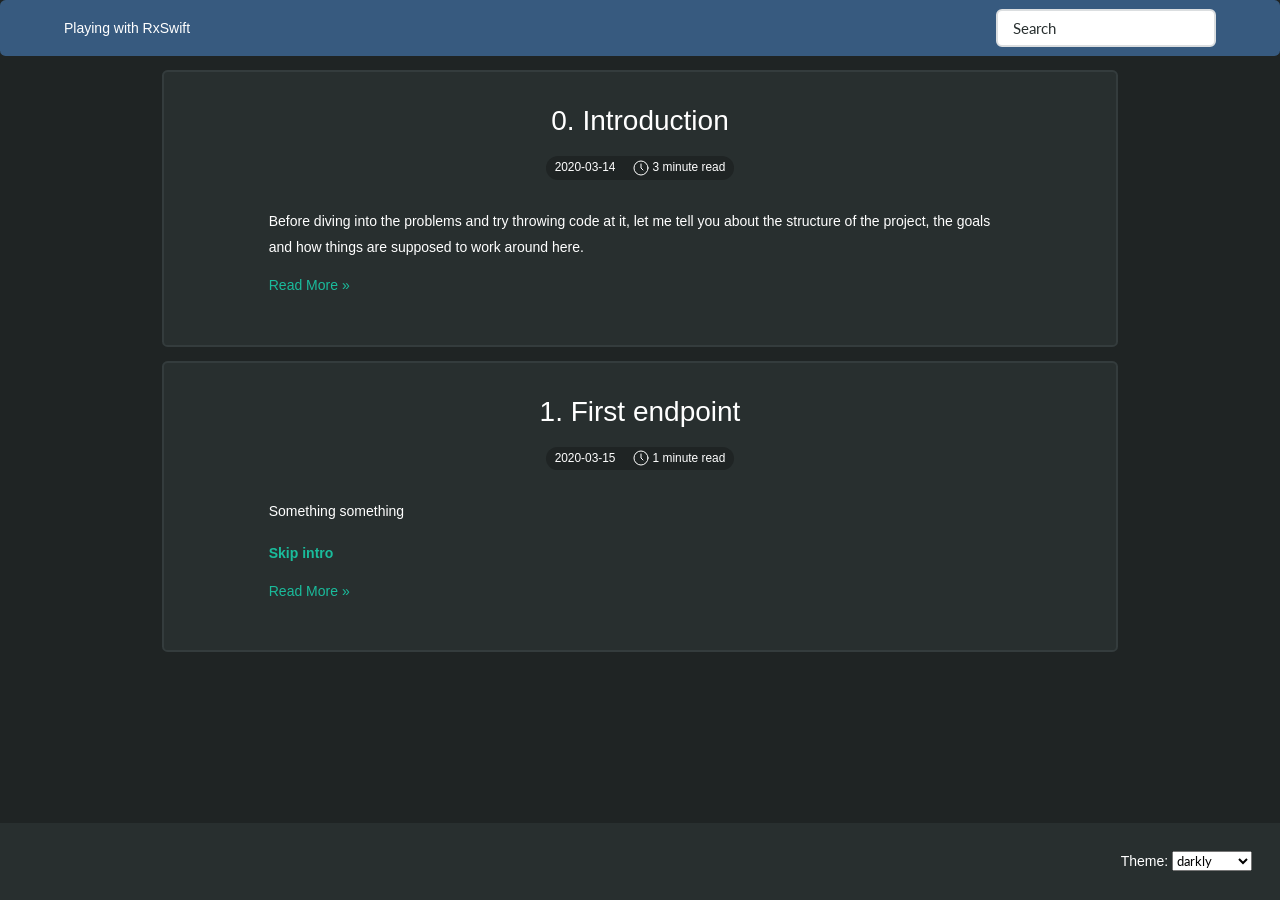
==== index.html @ ed0765fe "Rewritting history and re-adding ONLY the static content here, no markdown, no source, no nothing el" ====
<!DOCTYPE html>
<html>

<head>
    
    <meta http-equiv="X-UA-Compatible" content="IE=edge">
    <meta http-equiv="content-type" content="text/html; charset=utf-8">

    <!-- Enable responsiveness on mobile devices-->
    <meta name="viewport" content="width=device-width, initial-scale=1.0, maximum-scale=1">

    <title>
        
    </title>

    

<link id="darkly" class="stylesheet" rel="stylesheet"
    href="https:&#x2F;&#x2F;julioacarrettoni.github.io&#x2F;playing-with-rxswift&#x2F;darkly.css" />


    <!-- This script must follow css -->
    
    <script type="text/javascript" src="https:&#x2F;&#x2F;julioacarrettoni.github.io&#x2F;playing-with-rxswift&#x2F;js&#x2F;zulma_switchcss.js"></script>
    

    

    
    <script defer type="text/javascript" src="https:&#x2F;&#x2F;julioacarrettoni.github.io&#x2F;playing-with-rxswift&#x2F;elasticlunr.min.js"></script>
    <script defer type="text/javascript" src="https:&#x2F;&#x2F;julioacarrettoni.github.io&#x2F;playing-with-rxswift&#x2F;search_index.en.js"></script>
    

    
    

    <noscript>
        <style>
            .navbar-menu {
                display: block;
            }

            .js-only {
                display: none;
            }
        </style>
    </noscript>
    
</head>

<body>
    
    
    <!-- START NAV -->
    
    

<header>
    <nav class="navbar">
        <div class="container">
            <div class="navbar-brand">
                
                <a class="navbar-item" href="/playing-with-rxswift">
                    
                    <span>Playing with RxSwift</span>
                    
                </a>
                
                <span class="navbar-burger burger" data-target="navbarMenu">
                    <span></span>
                    <span></span>
                    <span></span>
                </span>
            </div>
            <div id="navbarMenu" class="navbar-menu">
                <div class="navbar-end">
                    

                    
                    <div class="navbar-item search-container js-only">
                        <input class="input" id="search" type="search" placeholder="Search">

                        <div class="search-results box">
                            <div class="search-results__items"></div>
                        </div>
                    </div>
                    
                </div>
            </div>
        </div>
    </nav>
</header>


    
    <!-- END NAV -->
    <main class="index">
        <!-- START HERO TITLE -->
        
        <!-- END HERO TITLE -->
        <div class="container">
            <!-- START ARTICLE FEED -->
            
            
<section class="articles">
    <div class="columns is-desktop">
        <div class="column is-10-desktop is-offset-1-desktop">
            
            
<article itemscope itemtype="http://schema.org/CreativeWork">
    <div class="card article">
        <div class="card-content">
            
<header>
    <div class="has-text-centered">
        <a href="https://julioacarrettoni.github.io/playing-with-rxswift/post-000/">
            <p class="title article-title">0. Introduction
            </p>
        </a>
        <div class="tags has-addons level-item">
            <span class="tag is-rounded">2020-03-14</span>
                       
            <span class="tag is-rounded">
<svg class="i-clock" viewBox="0 0 32 32" width="16" height="16" fill="none" stroke="currentcolor" stroke-linecap="round"
    stroke-linejoin="round" stroke-width="6.25%">
    <circle cx="16" cy="16" r="14" />
    <path d="M16 8 L16 16 20 20" />
</svg>
<span>&nbsp;3 minute read</span>
</span>
        </div>
    </div>
</header>

            
            <div itemprop="summary" class="content article-body">
                <p>Before diving into the problems and try throwing code at it, let me tell you about the structure of the project, the goals and how things are supposed to work around here.</p>

                <nav class="readmore">
                    <a itemprop="url" href="https://julioacarrettoni.github.io/playing-with-rxswift/post-000/">Read
                        More&nbsp;&raquo;
                    </a>
                </nav>
            </div>
            
        </div>
    </div>
</article>

            
            
<article itemscope itemtype="http://schema.org/CreativeWork">
    <div class="card article">
        <div class="card-content">
            
<header>
    <div class="has-text-centered">
        <a href="https://julioacarrettoni.github.io/playing-with-rxswift/post-001/">
            <p class="title article-title">1. First endpoint
            </p>
        </a>
        <div class="tags has-addons level-item">
            <span class="tag is-rounded">2020-03-15</span>
                       
            <span class="tag is-rounded">
<svg class="i-clock" viewBox="0 0 32 32" width="16" height="16" fill="none" stroke="currentcolor" stroke-linecap="round"
    stroke-linejoin="round" stroke-width="6.25%">
    <circle cx="16" cy="16" r="14" />
    <path d="M16 8 L16 16 20 20" />
</svg>
<span>&nbsp;1 minute read</span>
</span>
        </div>
    </div>
</header>

            
            <div itemprop="summary" class="content article-body">
                <p>Something something</p>
<p><strong><a href="https://julioacarrettoni.github.io/playing-with-rxswift/post-001/#code">Skip intro</a></strong></p>

                <nav class="readmore">
                    <a itemprop="url" href="https://julioacarrettoni.github.io/playing-with-rxswift/post-001/">Read
                        More&nbsp;&raquo;
                    </a>
                </nav>
            </div>
            
        </div>
    </div>
</article>

            
        </div>
    </div>
</section>

            
            <!-- END ARTICLE FEED -->
            <!-- START PAGINATION -->
            
            <!-- END PAGINATION -->
        </div>
    </main>
    
    
    

<footer class="footer js-only">
    <div class="columns">
        <div class="column">
            <div class="content is-flex">
                <div class="theme-select-container">
                    Theme:
                    <select id="theme-select">
                        
                        
                        
                        
                        
                        <option value="default">default</option>
                        
                        
                        
                        
                        
                        
                        <option selected="selected" value="darkly">darkly</option>
                        
                        
                        
                        
                        
                        
                        <option value="flatly">flatly</option>
                        
                        
                        
                        
                        
                        
                        <option value="pulse">pulse</option>
                        
                        
                        
                        
                        
                        
                        <option value="simplex">simplex</option>
                        
                        
                        
                        
                        
                        
                        <option value="lux">lux</option>
                        
                        
                        
                        
                        
                        
                        <option value="slate">slate</option>
                        
                        
                        
                        
                        
                        
                        <option value="solar">solar</option>
                        
                        
                        
                        
                        
                        
                        <option value="superhero">superhero</option>
                        
                        
                    </select>
                </div>
            </div>
        </div>
    </div>
</footer>


    

    <script type="text/javascript" src="https:&#x2F;&#x2F;julioacarrettoni.github.io&#x2F;playing-with-rxswift&#x2F;js&#x2F;zulma_navbar.js"></script>

    
    <script type="text/javascript" src="https:&#x2F;&#x2F;julioacarrettoni.github.io&#x2F;playing-with-rxswift&#x2F;js&#x2F;zulma_search.js"></script>
    

    
</body>

</html>
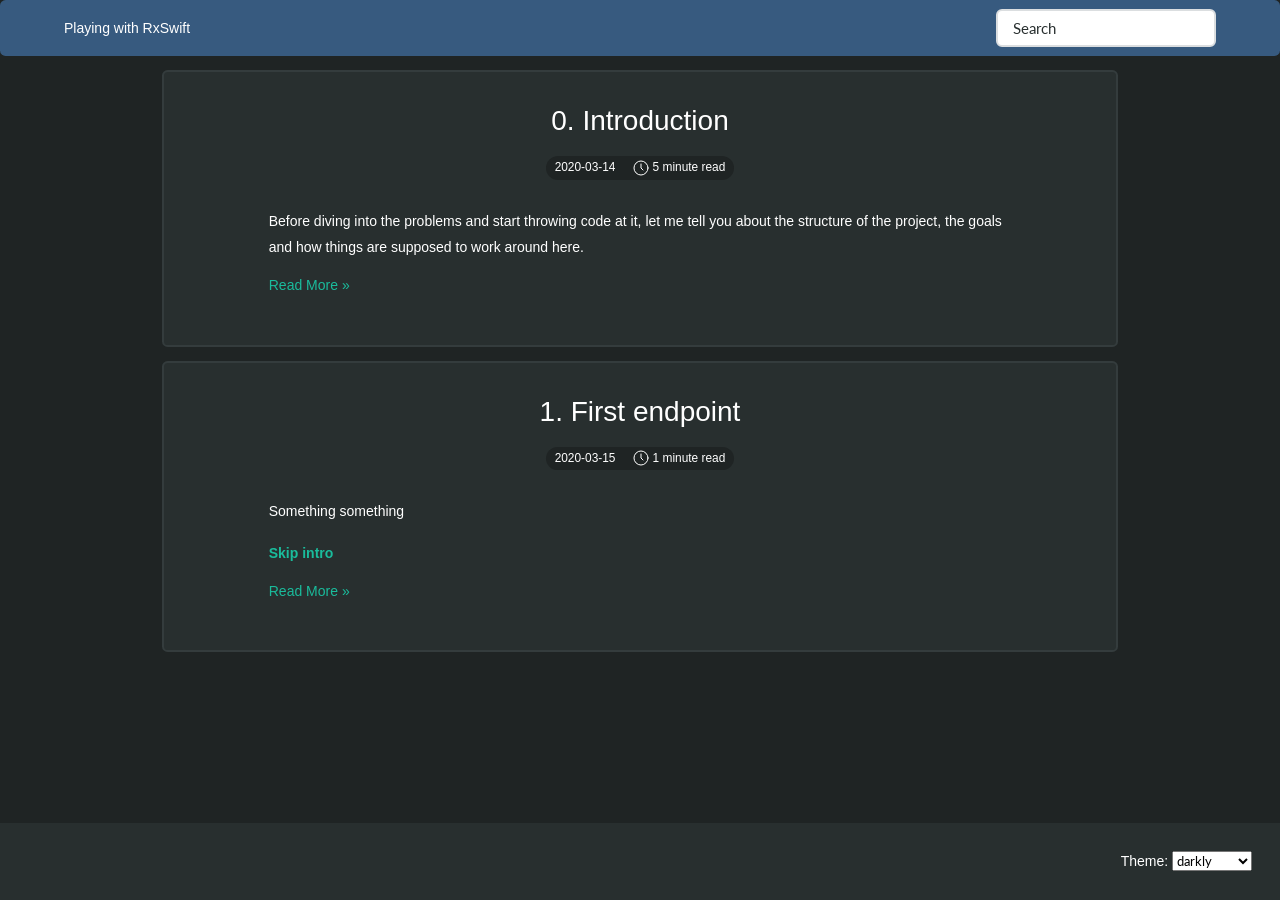
==== commit a615755d: "Publishing the first post" ====
--- a/index.html
+++ b/index.html
@@ -126,7 +126,7 @@
     <circle cx="16" cy="16" r="14" />
     <path d="M16 8 L16 16 20 20" />
 </svg>
-<span>&nbsp;3 minute read</span>
+<span>&nbsp;5 minute read</span>
 </span>
         </div>
     </div>
@@ -134,7 +134,7 @@
 
             
             <div itemprop="summary" class="content article-body">
-                <p>Before diving into the problems and try throwing code at it, let me tell you about the structure of the project, the goals and how things are supposed to work around here.</p>
+                <p>Before diving into the problems and start throwing code at it, let me tell you about the structure of the project, the goals and how things are supposed to work around here.</p>
 
                 <nav class="readmore">
                     <a itemprop="url" href="https://julioacarrettoni.github.io/playing-with-rxswift/post-000/">Read
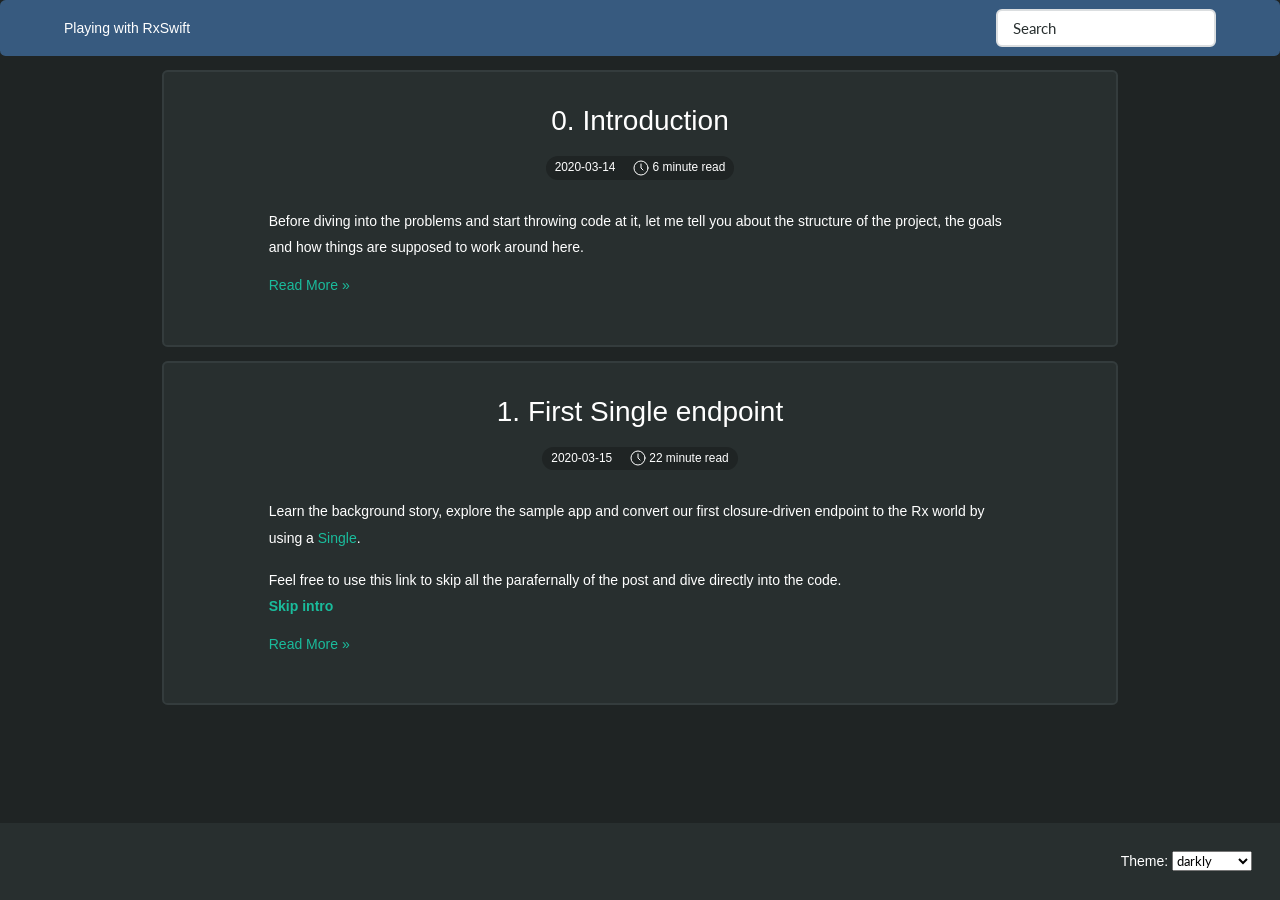
==== commit 1968f76e: "Updated post 1" ====
--- a/index.html
+++ b/index.html
@@ -126,7 +126,7 @@
     <circle cx="16" cy="16" r="14" />
     <path d="M16 8 L16 16 20 20" />
 </svg>
-<span>&nbsp;5 minute read</span>
+<span>&nbsp;6 minute read</span>
 </span>
         </div>
     </div>
@@ -156,7 +156,7 @@
 <header>
     <div class="has-text-centered">
         <a href="https://julioacarrettoni.github.io/playing-with-rxswift/post-001/">
-            <p class="title article-title">1. First endpoint
+            <p class="title article-title">1. First Single endpoint
             </p>
         </a>
         <div class="tags has-addons level-item">
@@ -168,7 +168,7 @@
     <circle cx="16" cy="16" r="14" />
     <path d="M16 8 L16 16 20 20" />
 </svg>
-<span>&nbsp;1 minute read</span>
+<span>&nbsp;22 minute read</span>
 </span>
         </div>
     </div>
@@ -176,8 +176,9 @@
 
             
             <div itemprop="summary" class="content article-body">
-                <p>Something something</p>
-<p><strong><a href="https://julioacarrettoni.github.io/playing-with-rxswift/post-001/#code">Skip intro</a></strong></p>
+                <p>Learn the background story, explore the sample app and convert our first closure-driven endpoint to the Rx world by using a <a href="https://github.com/ReactiveX/RxSwift/blob/master/Documentation/Traits.md#single">Single</a>.</p>
+<p>Feel free to use this link to skip all the parafernally of the post and dive directly into the code.<br />
+<strong><a href="https://julioacarrettoni.github.io/playing-with-rxswift/post-001/#skip_intro">Skip intro</a></strong></p>
 
                 <nav class="readmore">
                     <a itemprop="url" href="https://julioacarrettoni.github.io/playing-with-rxswift/post-001/">Read
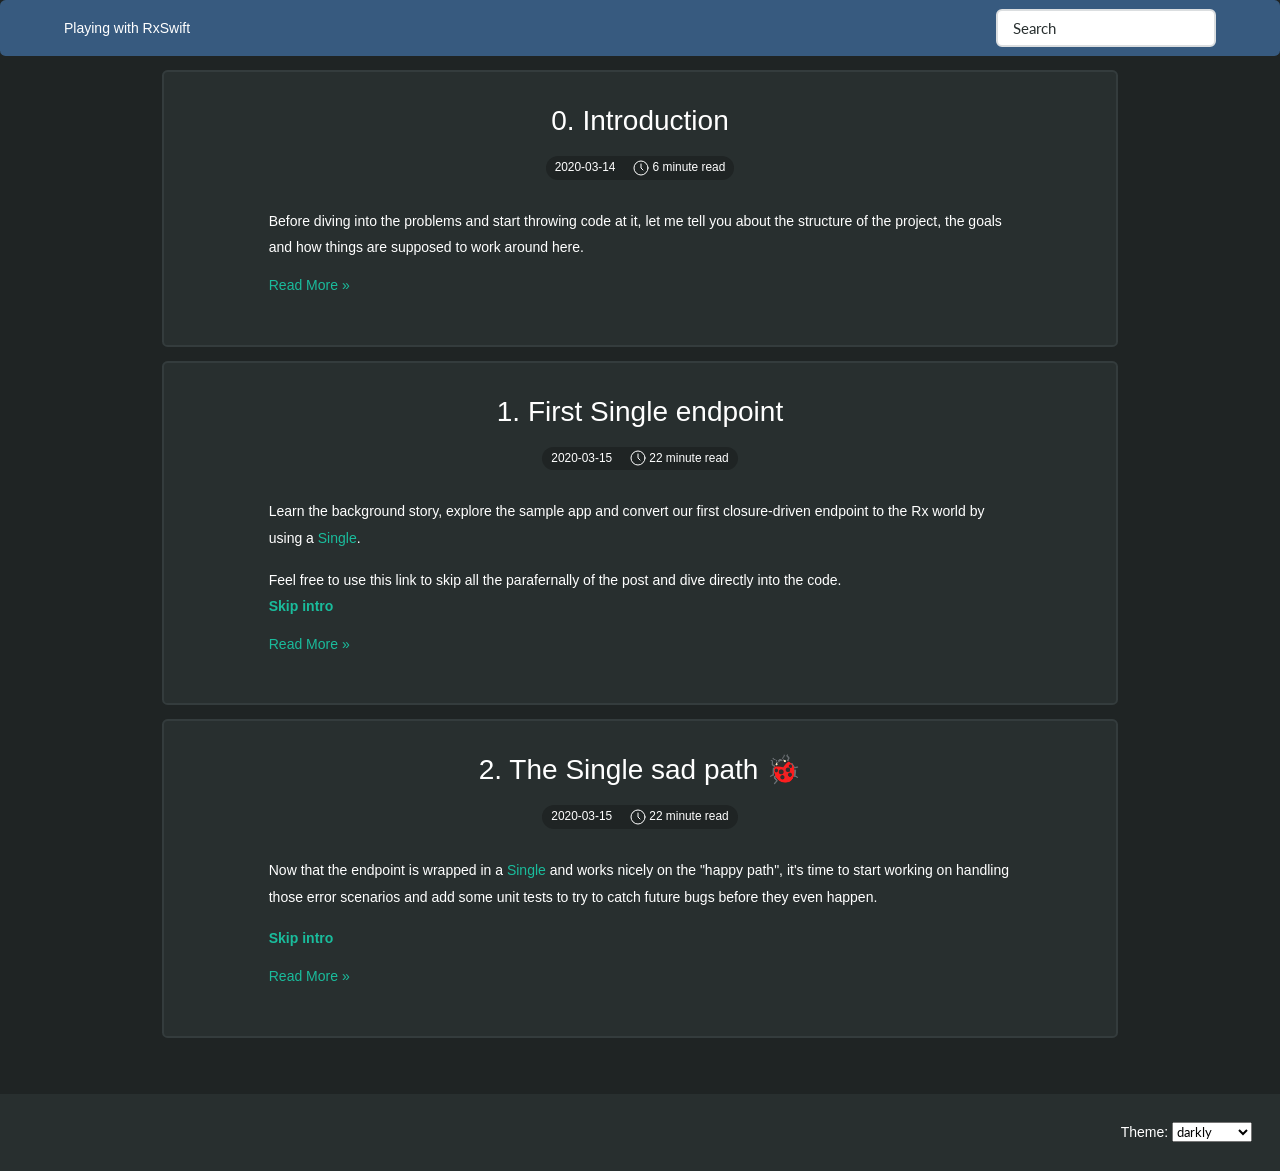
==== commit 9ee3e3e3: "Publishing post 2 and making small changes on post 0 and 1" ====
--- a/index.html
+++ b/index.html
@@ -192,6 +192,49 @@
 </article>
 
             
+            
+<article itemscope itemtype="http://schema.org/CreativeWork">
+    <div class="card article">
+        <div class="card-content">
+            
+<header>
+    <div class="has-text-centered">
+        <a href="https://julioacarrettoni.github.io/playing-with-rxswift/post-002/">
+            <p class="title article-title">2. The Single sad path 🐞
+            </p>
+        </a>
+        <div class="tags has-addons level-item">
+            <span class="tag is-rounded">2020-03-15</span>
+                       
+            <span class="tag is-rounded">
+<svg class="i-clock" viewBox="0 0 32 32" width="16" height="16" fill="none" stroke="currentcolor" stroke-linecap="round"
+    stroke-linejoin="round" stroke-width="6.25%">
+    <circle cx="16" cy="16" r="14" />
+    <path d="M16 8 L16 16 20 20" />
+</svg>
+<span>&nbsp;22 minute read</span>
+</span>
+        </div>
+    </div>
+</header>
+
+            
+            <div itemprop="summary" class="content article-body">
+                <p>Now that the endpoint is wrapped in a <a href="https://github.com/ReactiveX/RxSwift/blob/master/Documentation/Traits.md#single">Single</a> and works nicely on the &quot;happy path&quot;, it's time to start working on handling those error scenarios and add some unit tests to try to catch future bugs before they even happen.</p>
+<p><strong><a href="https://julioacarrettoni.github.io/playing-with-rxswift/post-002/#skip_intro">Skip intro</a></strong></p>
+
+                <nav class="readmore">
+                    <a itemprop="url" href="https://julioacarrettoni.github.io/playing-with-rxswift/post-002/">Read
+                        More&nbsp;&raquo;
+                    </a>
+                </nav>
+            </div>
+            
+        </div>
+    </div>
+</article>
+
+            
         </div>
     </div>
 </section>
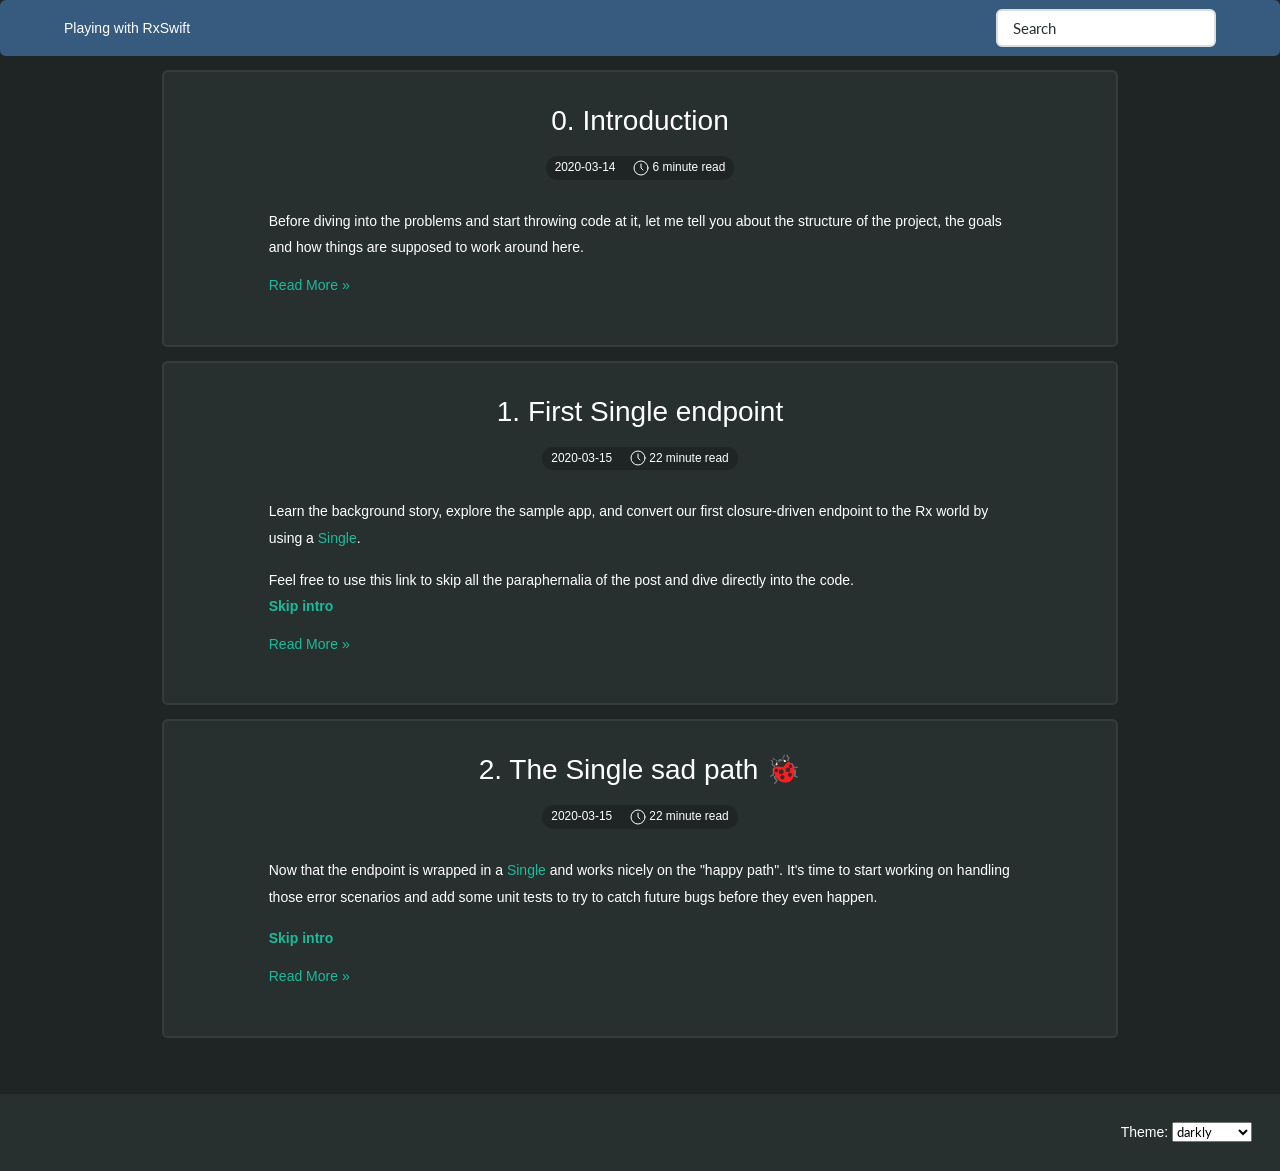
==== commit b4f566e0: "Updating public folder" ====
--- a/index.html
+++ b/index.html
@@ -176,8 +176,8 @@
 
             
             <div itemprop="summary" class="content article-body">
-                <p>Learn the background story, explore the sample app and convert our first closure-driven endpoint to the Rx world by using a <a href="https://github.com/ReactiveX/RxSwift/blob/master/Documentation/Traits.md#single">Single</a>.</p>
-<p>Feel free to use this link to skip all the parafernally of the post and dive directly into the code.<br />
+                <p>Learn the background story, explore the sample app, and convert our first closure-driven endpoint to the Rx world by using a <a href="https://github.com/ReactiveX/RxSwift/blob/master/Documentation/Traits.md#single">Single</a>.</p>
+<p>Feel free to use this link to skip all the paraphernalia of the post and dive directly into the code.<br />
 <strong><a href="https://julioacarrettoni.github.io/playing-with-rxswift/post-001/#skip_intro">Skip intro</a></strong></p>
 
                 <nav class="readmore">
@@ -220,7 +220,7 @@
 
             
             <div itemprop="summary" class="content article-body">
-                <p>Now that the endpoint is wrapped in a <a href="https://github.com/ReactiveX/RxSwift/blob/master/Documentation/Traits.md#single">Single</a> and works nicely on the &quot;happy path&quot;, it's time to start working on handling those error scenarios and add some unit tests to try to catch future bugs before they even happen.</p>
+                <p>Now that the endpoint is wrapped in a <a href="https://github.com/ReactiveX/RxSwift/blob/master/Documentation/Traits.md#single">Single</a> and works nicely on the &quot;happy path&quot;. It's time to start working on handling those error scenarios and add some unit tests to try to catch future bugs before they even happen.</p>
 <p><strong><a href="https://julioacarrettoni.github.io/playing-with-rxswift/post-002/#skip_intro">Skip intro</a></strong></p>
 
                 <nav class="readmore">
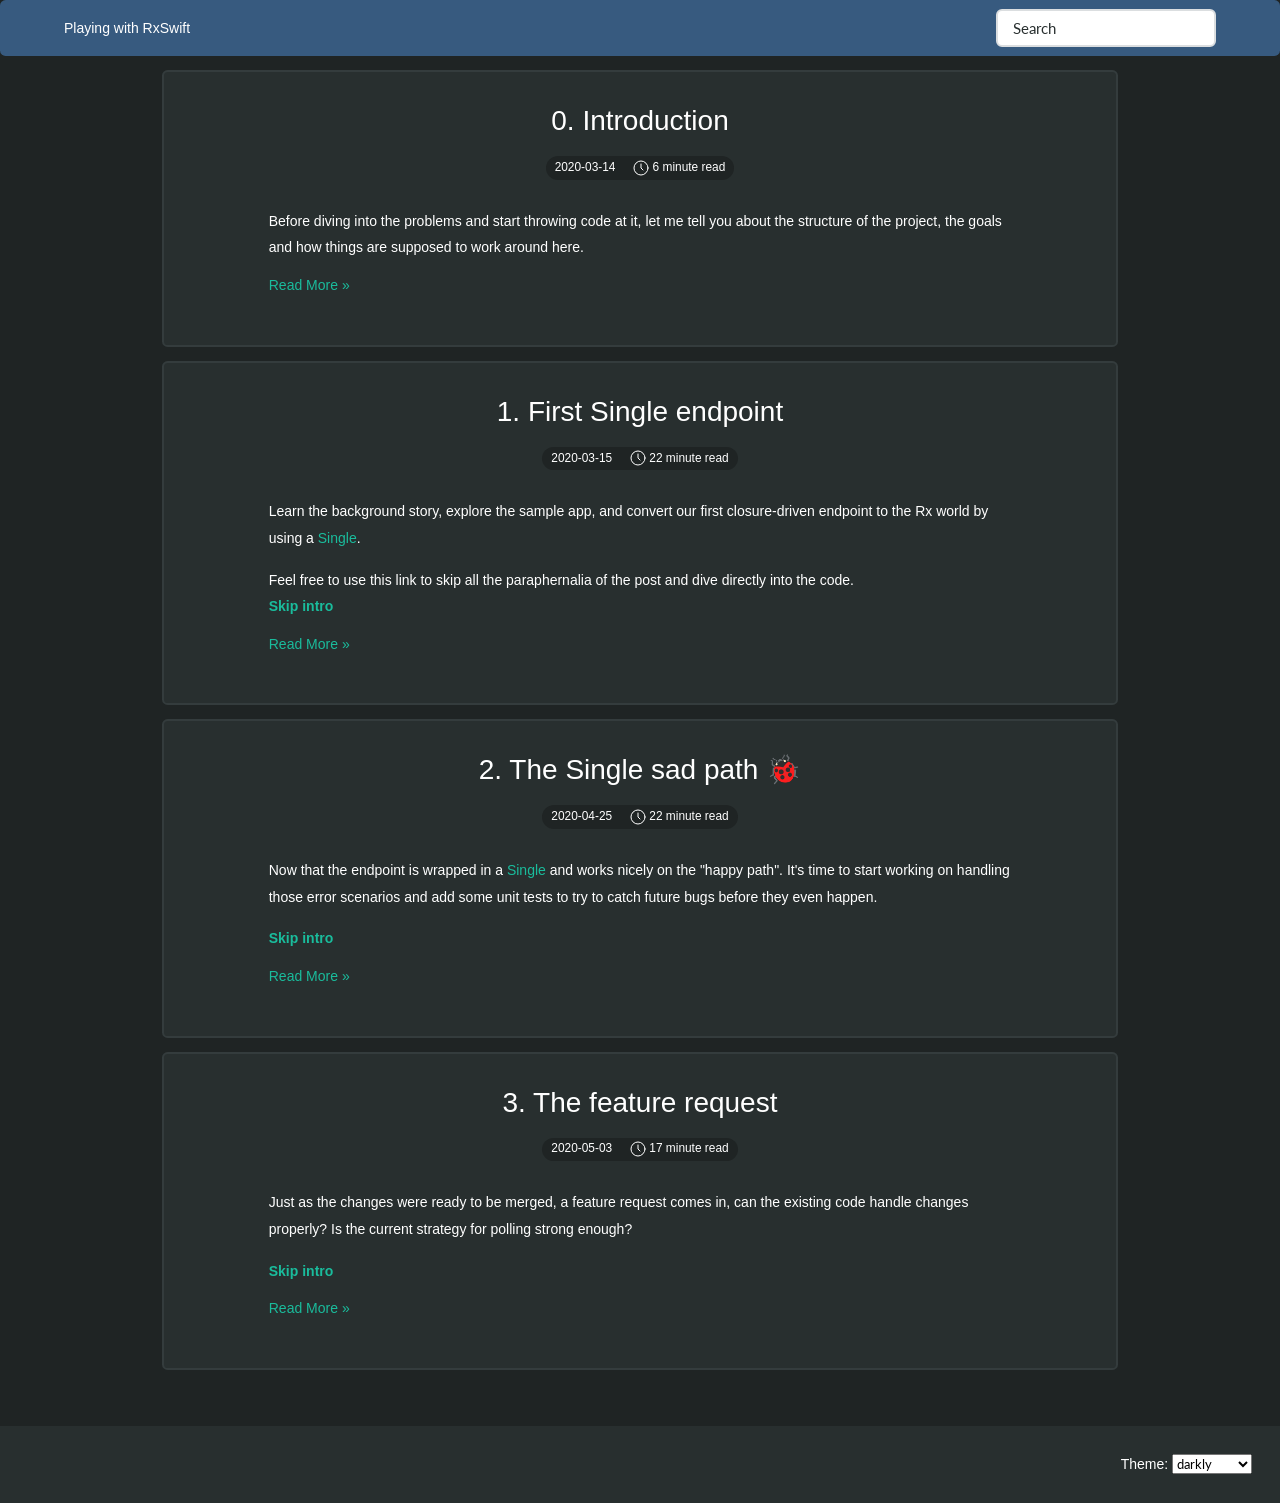
==== commit 373348ea: "Publishing the 3rd post (and small changes on the others)" ====
--- a/index.html
+++ b/index.html
@@ -204,7 +204,7 @@
             </p>
         </a>
         <div class="tags has-addons level-item">
-            <span class="tag is-rounded">2020-03-15</span>
+            <span class="tag is-rounded">2020-04-25</span>
                        
             <span class="tag is-rounded">
 <svg class="i-clock" viewBox="0 0 32 32" width="16" height="16" fill="none" stroke="currentcolor" stroke-linecap="round"
@@ -235,6 +235,49 @@
 </article>
 
             
+            
+<article itemscope itemtype="http://schema.org/CreativeWork">
+    <div class="card article">
+        <div class="card-content">
+            
+<header>
+    <div class="has-text-centered">
+        <a href="https://julioacarrettoni.github.io/playing-with-rxswift/post-003/">
+            <p class="title article-title">3. The feature request
+            </p>
+        </a>
+        <div class="tags has-addons level-item">
+            <span class="tag is-rounded">2020-05-03</span>
+                       
+            <span class="tag is-rounded">
+<svg class="i-clock" viewBox="0 0 32 32" width="16" height="16" fill="none" stroke="currentcolor" stroke-linecap="round"
+    stroke-linejoin="round" stroke-width="6.25%">
+    <circle cx="16" cy="16" r="14" />
+    <path d="M16 8 L16 16 20 20" />
+</svg>
+<span>&nbsp;17 minute read</span>
+</span>
+        </div>
+    </div>
+</header>
+
+            
+            <div itemprop="summary" class="content article-body">
+                <p>Just as the changes were ready to be merged, a feature request comes in, can the existing code handle changes properly? Is the current strategy for polling strong enough?</p>
+<p><strong><a href="https://julioacarrettoni.github.io/playing-with-rxswift/post-003/#skip_intro">Skip intro</a></strong></p>
+
+                <nav class="readmore">
+                    <a itemprop="url" href="https://julioacarrettoni.github.io/playing-with-rxswift/post-003/">Read
+                        More&nbsp;&raquo;
+                    </a>
+                </nav>
+            </div>
+            
+        </div>
+    </div>
+</article>
+
+            
         </div>
     </div>
 </section>
